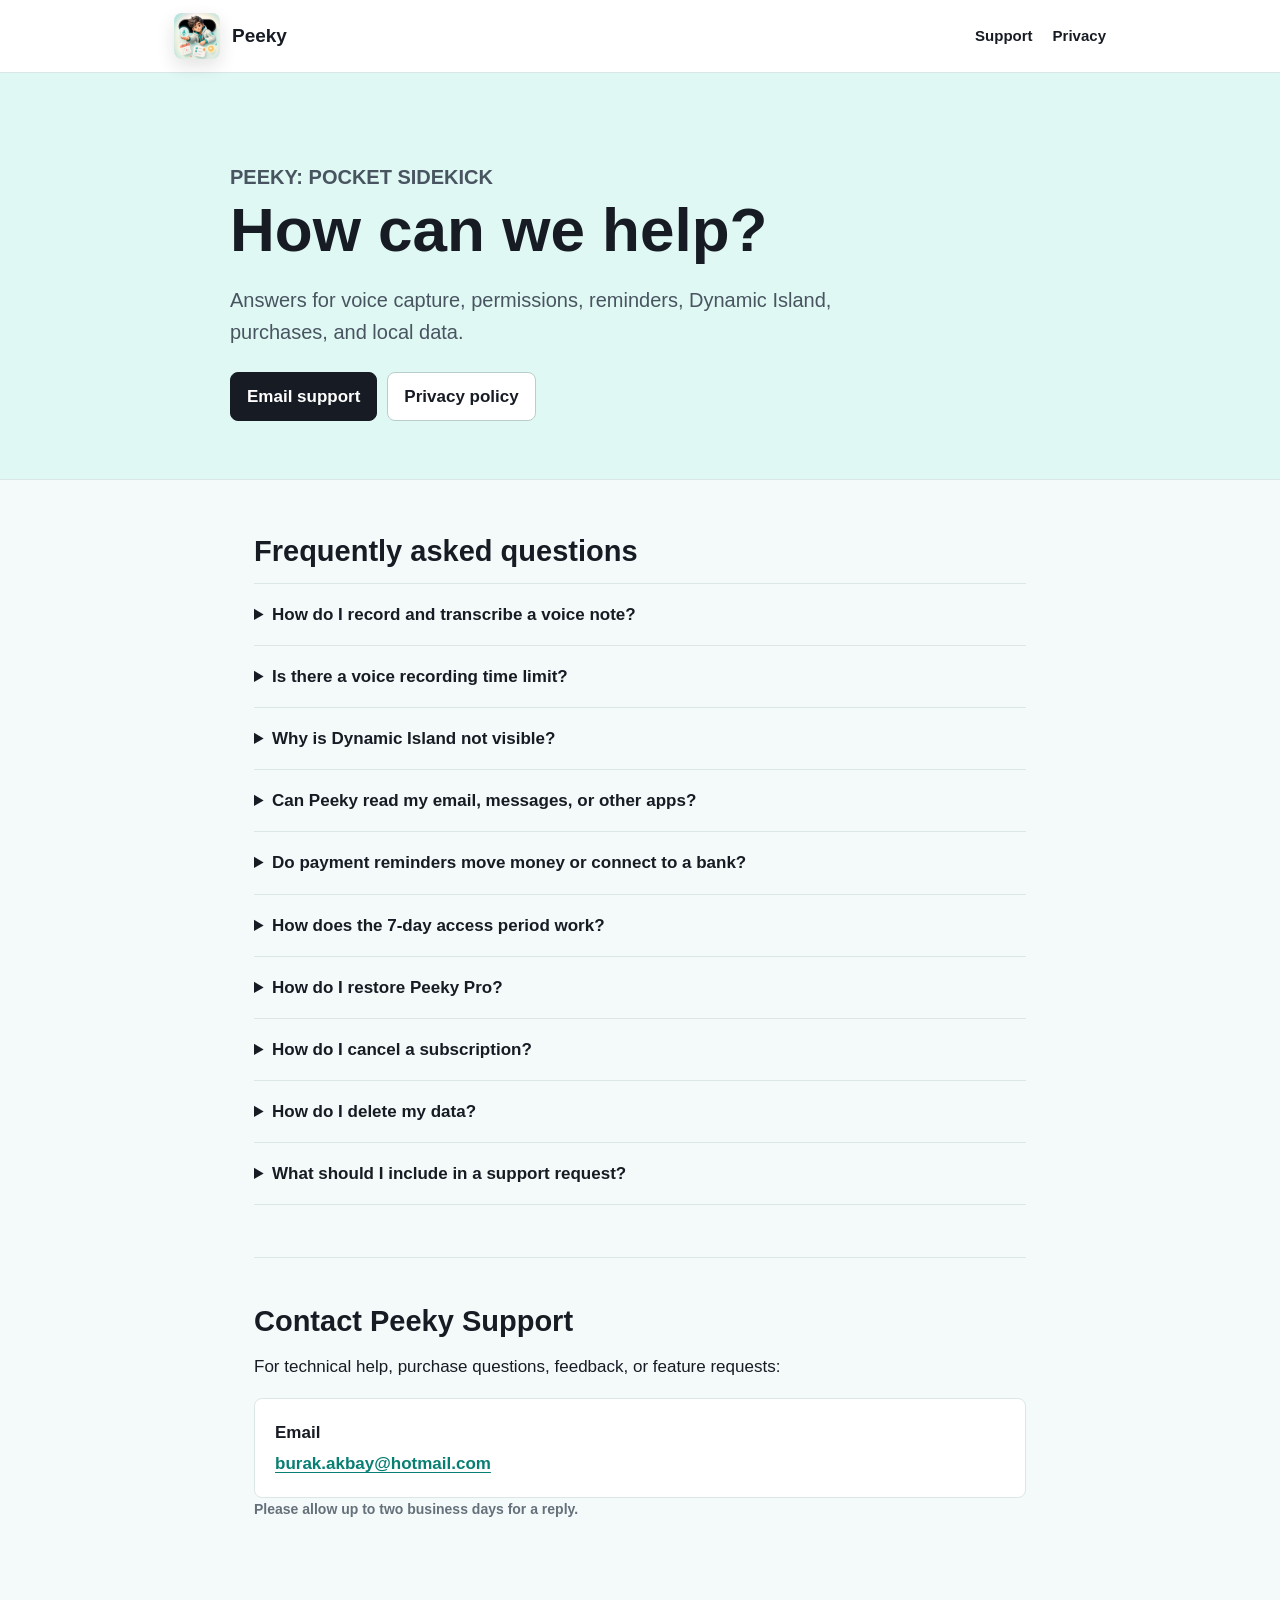
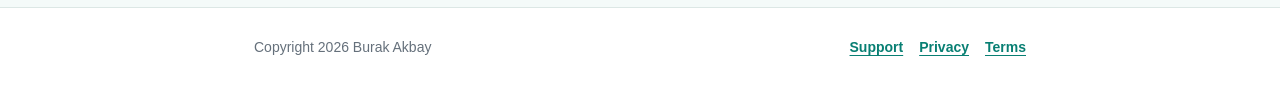
==== support/index.html @ 897b6dd0 "Publish Peeky support and privacy pages" ====
<!doctype html>
<html lang="en">
<head>
  <meta charset="utf-8">
  <meta name="viewport" content="width=device-width, initial-scale=1">
  <meta name="description" content="Support and troubleshooting for Peeky: Pocket Sidekick.">
  <title>Support - Peeky</title>
  <link rel="icon" href="../assets/peeky-icon.png">
  <link rel="stylesheet" href="../assets/site.css">
</head>
<body>
  <header class="site-header">
    <nav class="nav" aria-label="Primary navigation">
      <a class="brand" href="../">
        <img src="../assets/peeky-icon.png" alt="Peeky app icon">
        <span>Peeky</span>
      </a>
      <div class="nav-links">
        <a href="./" aria-current="page">Support</a>
        <a href="../privacy/">Privacy</a>
      </div>
    </nav>
  </header>

  <main>
    <section class="hero">
      <div class="hero-inner">
        <p class="eyebrow">Peeky: Pocket Sidekick</p>
        <h1>How can we help?</h1>
        <p>Answers for voice capture, permissions, reminders, Dynamic Island, purchases, and local data.</p>
        <div class="actions">
          <a class="button" href="mailto:burak.akbay@hotmail.com?subject=Peeky%20Support">Email support</a>
          <a class="button secondary" href="../privacy/">Privacy policy</a>
        </div>
      </div>
    </section>

    <div class="content">
      <section>
        <h2>Frequently asked questions</h2>

        <details>
          <summary>How do I record and transcribe a voice note?</summary>
          <p>Open the Voice tab, or use the Note action from an active Dynamic Island Live Activity. Allow microphone and Speech Recognition access, start recording, speak, then stop and review the transcript before saving it.</p>
        </details>

        <details>
          <summary>Is there a voice recording time limit?</summary>
          <p>Peeky does not add a fixed recording timer. Apple's Speech framework may end long recognition sessions based on device, language, network, or system conditions, so short focused notes provide the most reliable results.</p>
        </details>

        <details>
          <summary>Why is Dynamic Island not visible?</summary>
          <p>Dynamic Island requires a supported iPhone and Live Activities enabled in iOS Settings. Start Peeky's duty from the app. Stopping duty ends all active Peeky Live Activities immediately.</p>
        </details>

        <details>
          <summary>Can Peeky read my email, messages, or other apps?</summary>
          <p>No. Peeky does not read private content from Mail, Messages, notifications, or other apps. Its outside-app presence is limited to Apple's Live Activity and Dynamic Island capabilities.</p>
        </details>

        <details>
          <summary>Do payment reminders move money or connect to a bank?</summary>
          <p>No. Payment Radar stores reminder details you enter and can notify you about due dates. It does not connect to a bank, inspect accounts, charge cards, or make payments.</p>
        </details>

        <details>
          <summary>How does the 7-day access period work?</summary>
          <p>Your first App Store acquisition starts one 7-day period with all Peeky features available. It is not a subscription and does not charge you automatically. After it ends, a monthly, yearly, or Lifetime purchase is required and there is no permanent Free mode. If you do not want to continue, no cancellation action is needed. Apple’s signed acquisition date is used, so deleting and reinstalling Peeky does not restart the period.</p>
        </details>

        <details>
          <summary>How do I restore Peeky Pro?</summary>
          <p>Open Settings, enter Peeky Pro, and select Restore Purchases. Use the same Apple Account that made the original purchase. Subscriptions can be managed from your App Store account settings.</p>
        </details>

        <details>
          <summary>How do I cancel a subscription?</summary>
          <p>Open iOS Settings, select your Apple Account, choose Subscriptions, then select Peeky. Cancellation and billing are managed by Apple.</p>
        </details>

        <details>
          <summary>How do I delete my data?</summary>
          <p>Delete notes, reminders, plans, future messages, and payment reminders inside Peeky. Optional local diagnostics can be deleted in Settings. Removing the app deletes its remaining local app data; Apple Calendar events and Reminders must be managed in their Apple apps.</p>
        </details>

        <details>
          <summary>What should I include in a support request?</summary>
          <p>Include your Peeky version, iPhone model, iOS version, the screen where the issue occurred, and steps to reproduce it. Avoid sending private note, transcript, payment, or calendar content.</p>
        </details>
      </section>

      <section>
        <h2>Contact Peeky Support</h2>
        <p>For technical help, purchase questions, feedback, or feature requests:</p>
        <div class="panel">
          <strong>Email</strong>
          <a href="mailto:burak.akbay@hotmail.com?subject=Peeky%20Support">burak.akbay@hotmail.com</a>
        </div>
        <p class="updated">Please allow up to two business days for a reply.</p>
      </section>
    </div>
  </main>

  <footer class="site-footer">
    <div class="footer-inner">
      <span>Copyright 2026 Burak Akbay</span>
      <div class="footer-links">
        <a href="./">Support</a>
        <a href="../privacy/">Privacy</a>
        <a href="https://www.apple.com/legal/internet-services/itunes/dev/stdeula/">Terms</a>
      </div>
    </div>
  </footer>
</body>
</html>
---- assets/site.css ----
:root {
  color-scheme: light;
  --ink: #171b24;
  --muted: #65707b;
  --line: #dce7e5;
  --mint: #31c7b5;
  --mint-soft: #dff8f4;
  --coral: #ff8767;
  --amber: #ffb44f;
  --blue: #687ef1;
  --surface: #ffffff;
  --background: #f4faf9;
}

* {
  box-sizing: border-box;
}

html {
  scroll-behavior: smooth;
}

body {
  margin: 0;
  color: var(--ink);
  background: var(--background);
  font-family: -apple-system, BlinkMacSystemFont, "SF Pro Text", "Segoe UI", sans-serif;
  font-size: 17px;
  line-height: 1.6;
}

a {
  color: #087f73;
  font-weight: 650;
  text-underline-offset: 3px;
}

a:hover {
  color: #055f57;
}

.site-header {
  width: 100%;
  border-bottom: 1px solid var(--line);
  background: rgba(255, 255, 255, 0.96);
}

.nav {
  max-width: 980px;
  min-height: 72px;
  margin: 0 auto;
  padding: 12px 24px;
  display: flex;
  align-items: center;
  justify-content: space-between;
  gap: 24px;
}

.brand {
  display: inline-flex;
  align-items: center;
  gap: 12px;
  color: var(--ink);
  text-decoration: none;
  font-size: 19px;
  font-weight: 800;
}

.brand img {
  width: 46px;
  height: 46px;
  border-radius: 8px;
  box-shadow: 0 7px 18px rgba(23, 27, 36, 0.12);
}

.nav-links {
  display: flex;
  align-items: center;
  gap: 20px;
}

.nav-links a {
  color: var(--ink);
  font-size: 15px;
  text-decoration: none;
}

.hero {
  width: 100%;
  padding: 70px 24px 58px;
  background: var(--mint-soft);
  border-bottom: 1px solid var(--line);
}

.hero-inner,
.content,
.footer-inner {
  max-width: 820px;
  margin: 0 auto;
}

.eyebrow {
  margin: 0 0 8px;
  color: #087f73;
  font-size: 14px;
  font-weight: 800;
  letter-spacing: 0;
  text-transform: uppercase;
}

h1,
h2,
h3 {
  line-height: 1.18;
  letter-spacing: 0;
}

h1 {
  max-width: 720px;
  margin: 0;
  font-size: clamp(38px, 7vw, 62px);
  font-weight: 850;
}

.hero p {
  max-width: 670px;
  margin: 18px 0 0;
  color: #48545f;
  font-size: 20px;
}

.content {
  padding: 54px 24px 72px;
}

.content section + section {
  margin-top: 52px;
  padding-top: 46px;
  border-top: 1px solid var(--line);
}

h2 {
  margin: 0 0 14px;
  font-size: 29px;
  font-weight: 800;
}

h3 {
  margin: 26px 0 8px;
  font-size: 19px;
  font-weight: 800;
}

p,
ul {
  margin-top: 0;
}

ul {
  padding-left: 24px;
}

li + li {
  margin-top: 7px;
}

.actions {
  display: flex;
  flex-wrap: wrap;
  gap: 10px;
  margin-top: 24px;
}

.button {
  min-height: 46px;
  padding: 10px 16px;
  display: inline-flex;
  align-items: center;
  justify-content: center;
  border: 1px solid var(--ink);
  border-radius: 8px;
  background: var(--ink);
  color: #fff;
  text-decoration: none;
}

.button.secondary {
  border-color: #b9ceca;
  background: var(--surface);
  color: var(--ink);
}

.panel {
  margin-top: 18px;
  padding: 20px;
  border: 1px solid var(--line);
  border-radius: 8px;
  background: var(--surface);
}

.panel strong {
  display: block;
  margin-bottom: 4px;
}

.fact-grid {
  display: grid;
  grid-template-columns: repeat(2, minmax(0, 1fr));
  gap: 12px;
  margin-top: 22px;
}

.fact {
  min-height: 112px;
  padding: 18px;
  border: 1px solid var(--line);
  border-radius: 8px;
  background: var(--surface);
}

.fact .label {
  color: var(--muted);
  font-size: 13px;
  font-weight: 750;
  text-transform: uppercase;
}

.fact p {
  margin: 7px 0 0;
  font-weight: 700;
}

details {
  padding: 17px 0;
  border-bottom: 1px solid var(--line);
}

details:first-of-type {
  border-top: 1px solid var(--line);
}

summary {
  cursor: pointer;
  font-weight: 800;
}

details p {
  margin: 12px 0 0;
  color: #4f5a65;
}

.updated {
  color: var(--muted);
  font-size: 14px;
  font-weight: 650;
}

.site-footer {
  border-top: 1px solid var(--line);
  background: var(--surface);
}

.footer-inner {
  padding: 28px 24px 38px;
  display: flex;
  justify-content: space-between;
  gap: 20px;
  color: var(--muted);
  font-size: 14px;
}

.footer-links {
  display: flex;
  flex-wrap: wrap;
  gap: 16px;
}

@media (max-width: 650px) {
  .nav {
    align-items: flex-start;
    flex-direction: column;
    gap: 8px;
  }

  .nav-links {
    width: 100%;
    justify-content: space-between;
  }

  .hero {
    padding-top: 52px;
  }

  .hero p {
    font-size: 18px;
  }

  .fact-grid {
    grid-template-columns: 1fr;
  }

  .footer-inner {
    flex-direction: column;
  }
}
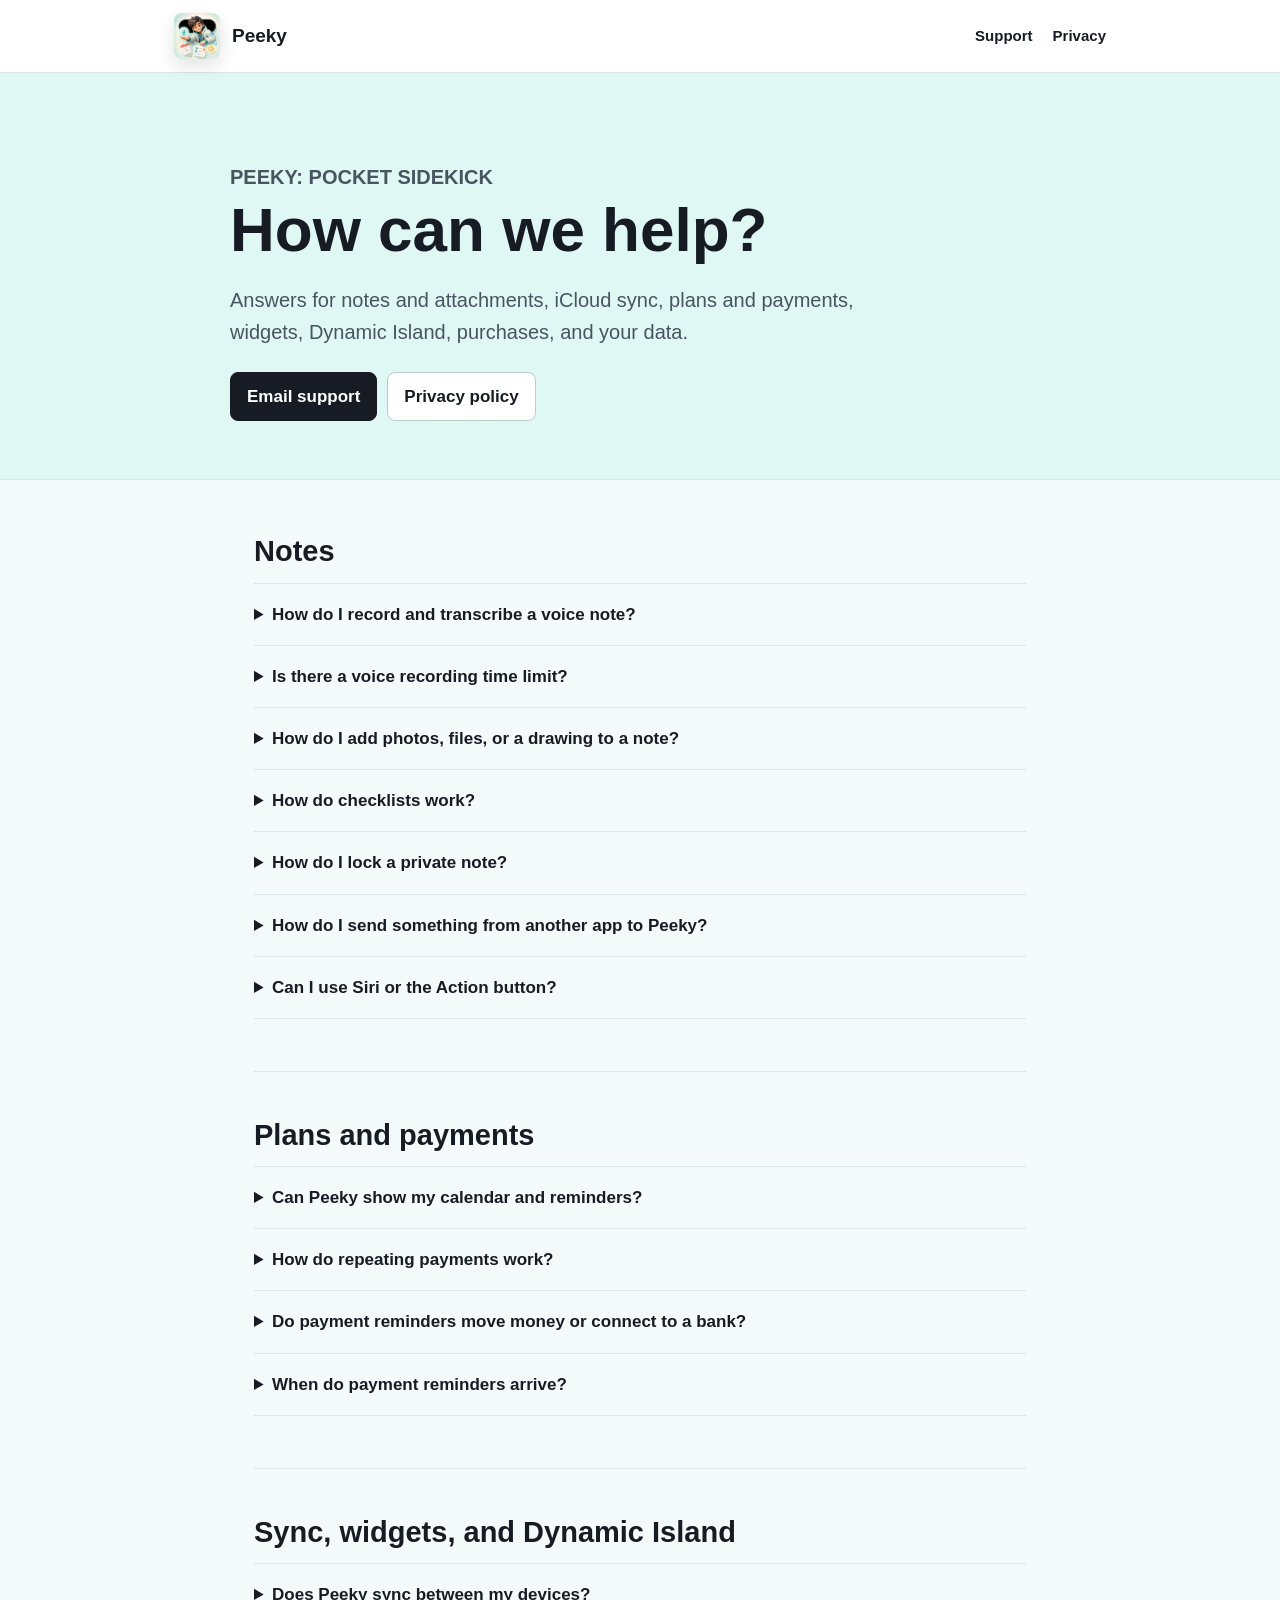
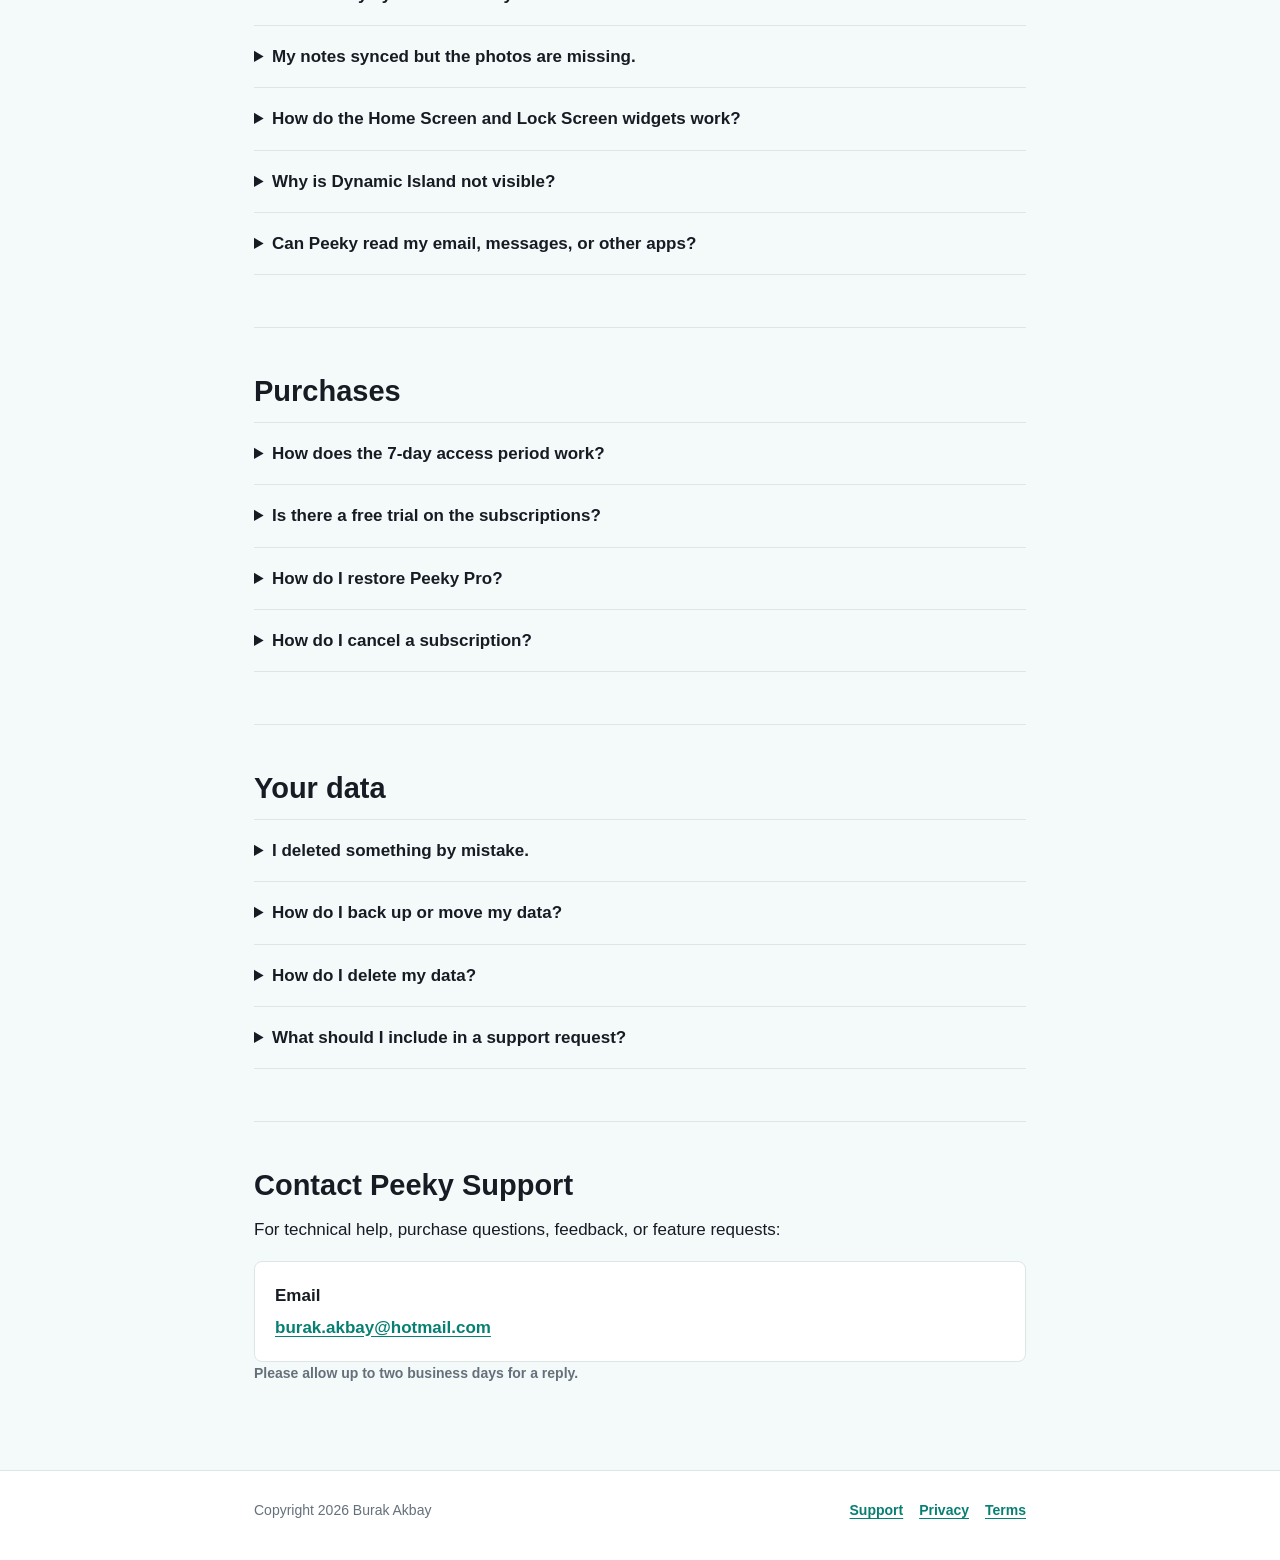
==== commit ac9a5804: "Update privacy and support pages for the 1.1 feature set Privacy: disclose iCloud private-database s" ====
--- a/support/index.html
+++ b/support/index.html
@@ -3,7 +3,7 @@
 <head>
   <meta charset="utf-8">
   <meta name="viewport" content="width=device-width, initial-scale=1">
-  <meta name="description" content="Support and troubleshooting for Peeky: Pocket Sidekick.">
+  <meta name="description" content="Support and frequently asked questions for Peeky: Pocket Sidekick.">
   <title>Support - Peeky</title>
   <link rel="icon" href="../assets/peeky-icon.png">
   <link rel="stylesheet" href="../assets/site.css">
@@ -27,7 +27,7 @@
       <div class="hero-inner">
         <p class="eyebrow">Peeky: Pocket Sidekick</p>
         <h1>How can we help?</h1>
-        <p>Answers for voice capture, permissions, reminders, Dynamic Island, purchases, and local data.</p>
+        <p>Answers for notes and attachments, iCloud sync, plans and payments, widgets, Dynamic Island, purchases, and your data.</p>
         <div class="actions">
           <a class="button" href="mailto:burak.akbay@hotmail.com?subject=Peeky%20Support">Email support</a>
           <a class="button secondary" href="../privacy/">Privacy policy</a>
@@ -37,26 +37,55 @@
 
     <div class="content">
       <section>
-        <h2>Frequently asked questions</h2>
+        <h2>Notes</h2>
 
         <details>
           <summary>How do I record and transcribe a voice note?</summary>
-          <p>Open the Voice tab, or use the Note action from an active Dynamic Island Live Activity. Allow microphone and Speech Recognition access, start recording, speak, then stop and review the transcript before saving it.</p>
+          <p>Open the Capture tab, or use the Dictate action on an active Live Activity. Allow microphone and Speech Recognition access, start recording, speak, then review the transcript before saving it. Peeky uses on-device recognition when your device and language support it.</p>
         </details>
 
         <details>
           <summary>Is there a voice recording time limit?</summary>
-          <p>Peeky does not add a fixed recording timer. Apple's Speech framework may end long recognition sessions based on device, language, network, or system conditions, so short focused notes provide the most reliable results.</p>
-        </details>
-
-        <details>
-          <summary>Why is Dynamic Island not visible?</summary>
-          <p>Dynamic Island requires a supported iPhone and Live Activities enabled in iOS Settings. Start Peeky's duty from the app. Stopping duty ends all active Peeky Live Activities immediately.</p>
-        </details>
-
-        <details>
-          <summary>Can Peeky read my email, messages, or other apps?</summary>
-          <p>No. Peeky does not read private content from Mail, Messages, notifications, or other apps. Its outside-app presence is limited to Apple's Live Activity and Dynamic Island capabilities.</p>
+          <p>Peeky does not add a fixed recording timer. Apple's Speech framework may end long recognition sessions based on device, language, network, or system conditions, so short focused notes give the most reliable results.</p>
+        </details>
+
+        <details>
+          <summary>How do I add photos, files, or a drawing to a note?</summary>
+          <p>Open a note and use Add image or Add file at the bottom of the canvas. Drag anything you add to place it, and pinch a photo to resize it. Tap Draw to open the Apple pen palette and sketch over the page; tap Done when you finish. Tap a saved attachment to preview it full screen, or press and hold it to remove it.</p>
+        </details>
+
+        <details>
+          <summary>How do checklists work?</summary>
+          <p>In the note editor, tap the checklist button to start a checkbox line. Checkbox lines can be ticked straight from the note shelf without opening the note, and the shelf shows how many are done.</p>
+        </details>
+
+        <details>
+          <summary>How do I lock a private note?</summary>
+          <p>Open the note, tap the ••• button in the editor toolbar, and choose Seal note. Sealed notes hide their content on the shelf and open only after Face ID, Touch ID, or your passcode. They are also excluded from iOS search. Use Remove seal in the same menu to unlock it permanently.</p>
+        </details>
+
+        <details>
+          <summary>How do I send something from another app to Peeky?</summary>
+          <p>Use the iOS share sheet in Safari, Photos, Messages, or any other app and choose Peeky. Text, links, and images are hung on your note shelf, and images land on the note's canvas. Open Peeky once afterwards to see them arrive.</p>
+        </details>
+
+        <details>
+          <summary>Can I use Siri or the Action button?</summary>
+          <p>Yes. Say “Add a note with Peeky” to capture a note without opening the app, or assign the same shortcut to the Action button or Control Center. Your notes also appear in iOS search, and tapping a result opens that note in Peeky.</p>
+        </details>
+      </section>
+
+      <section>
+        <h2>Plans and payments</h2>
+
+        <details>
+          <summary>Can Peeky show my calendar and reminders?</summary>
+          <p>Yes. Grant calendar and reminders access, and the plan board shows the events and reminders due on the day you are viewing, read-only, under “From your system”. Peeky can also create events and reminders for you from a captured note.</p>
+        </details>
+
+        <details>
+          <summary>How do repeating payments work?</summary>
+          <p>Give a payment a cycle — weekly through yearly — and when you mark it paid, Peeky records the payment in its ledger and moves the due date to the next cycle. If you marked it by mistake, use Undo in the confirmation strip or “Undo payment” in the payment's ••• menu on the same day.</p>
         </details>
 
         <details>
@@ -65,8 +94,51 @@
         </details>
 
         <details>
+          <summary>When do payment reminders arrive?</summary>
+          <p>Each payment can remind you a week, three days, and one day before, and on the due day itself, at 9:00 AM. Choose the ones you want in the payment editor. Plans with a time also ring at their own hour, with Complete and Move to tomorrow buttons on the notification.</p>
+        </details>
+      </section>
+
+      <section>
+        <h2>Sync, widgets, and Dynamic Island</h2>
+
+        <details>
+          <summary>Does Peeky sync between my devices?</summary>
+          <p>Yes, through your own iCloud account. Sign in to iCloud on both devices, keep iCloud Drive on for Peeky in iOS Settings, and your notes, attachments, drawings, plans, and payments follow you. The developer has no access to any of it. Settings › Data shows whether sync is ready.</p>
+        </details>
+
+        <details>
+          <summary>My notes synced but the photos are missing.</summary>
+          <p>Attachments travel separately and can take a little longer, especially on cellular or low power mode. Open Peeky on the device that has the photos, leave it in the foreground for a minute, then open the other device. If they still do not appear, check that both devices are signed in to the same Apple Account with iCloud Drive enabled.</p>
+        </details>
+
+        <details>
+          <summary>How do the Home Screen and Lock Screen widgets work?</summary>
+          <p>Add a Peeky widget from the Home Screen or Lock Screen gallery. It shows your next plan and your next payment, and the check buttons complete a task or mark a payment paid without opening the app. Peeky applies those taps the next time you open it.</p>
+        </details>
+
+        <details>
+          <summary>Why is Dynamic Island not visible?</summary>
+          <p>Dynamic Island requires a supported iPhone and Live Activities enabled in iOS Settings. Start a focus guard from the Home screen, or turn on “Day progress on the Island” in Settings › Island companion. Tapping the Island opens Peeky; recording starts only from the Dictate button.</p>
+        </details>
+
+        <details>
+          <summary>Can Peeky read my email, messages, or other apps?</summary>
+          <p>No. Peeky does not read private content from Mail, Messages, notifications, or other apps. It only receives what you explicitly share with it or ask it to read, such as the calendar events for the day you are viewing.</p>
+        </details>
+      </section>
+
+      <section>
+        <h2>Purchases</h2>
+
+        <details>
           <summary>How does the 7-day access period work?</summary>
-          <p>Your first App Store acquisition starts one 7-day period with all Peeky features available. It is not a subscription and does not charge you automatically. After it ends, a monthly, yearly, or Lifetime purchase is required and there is no permanent Free mode. If you do not want to continue, no cancellation action is needed. Apple’s signed acquisition date is used, so deleting and reinstalling Peeky does not restart the period.</p>
+          <p>Your first App Store acquisition starts one 7-day period with all Peeky features available. It is not a subscription and does not charge you automatically. After it ends, a monthly, yearly, or Lifetime purchase is required and there is no permanent Free mode. If you do not want to continue, no cancellation action is needed. Apple's signed acquisition date is used, so deleting and reinstalling Peeky does not restart the period.</p>
+        </details>
+
+        <details>
+          <summary>Is there a free trial on the subscriptions?</summary>
+          <p>Yes. The monthly and yearly plans each start with a 3-day free trial for new subscribers, on top of the 7-day access period you get after downloading. You are only charged when the trial ends, and you can cancel before then in your App Store subscription settings. Lifetime is a one-time purchase, so it has no trial. If you have used the trial before, the App Store will not offer it again and Peeky will not advertise it.</p>
         </details>
 
         <details>
@@ -78,10 +150,24 @@
           <summary>How do I cancel a subscription?</summary>
           <p>Open iOS Settings, select your Apple Account, choose Subscriptions, then select Peeky. Cancellation and billing are managed by Apple.</p>
         </details>
+      </section>
+
+      <section>
+        <h2>Your data</h2>
+
+        <details>
+          <summary>I deleted something by mistake.</summary>
+          <p>Tap Undo in the strip that appears right after you delete. If it is gone, open the paper basket — from the note shelf or the plan board — where deleted notes, plans, and payments wait for 30 days. Restore returns an item exactly as it was.</p>
+        </details>
+
+        <details>
+          <summary>How do I back up or move my data?</summary>
+          <p>Settings › Data has Export and Import. The export is a JSON file containing your notes, plans, and payments; photos and files attached to notes are not included in that file, so keep iCloud sync on if you want attachments to travel too.</p>
+        </details>
 
         <details>
           <summary>How do I delete my data?</summary>
-          <p>Delete notes, reminders, plans, future messages, and payment reminders inside Peeky. Optional local diagnostics can be deleted in Settings. Removing the app deletes its remaining local app data; Apple Calendar events and Reminders must be managed in their Apple apps.</p>
+          <p>Delete notes, plans, and payments inside Peeky and then empty the paper basket to remove them for good. Optional local diagnostics can be deleted in Settings. Removing the app deletes its local data on that device; if iCloud sync is on, the synced copy stays in your iCloud account until it is deleted from a device that is still signed in. Apple Calendar events and Reminders must be managed in their Apple apps.</p>
         </details>
 
         <details>
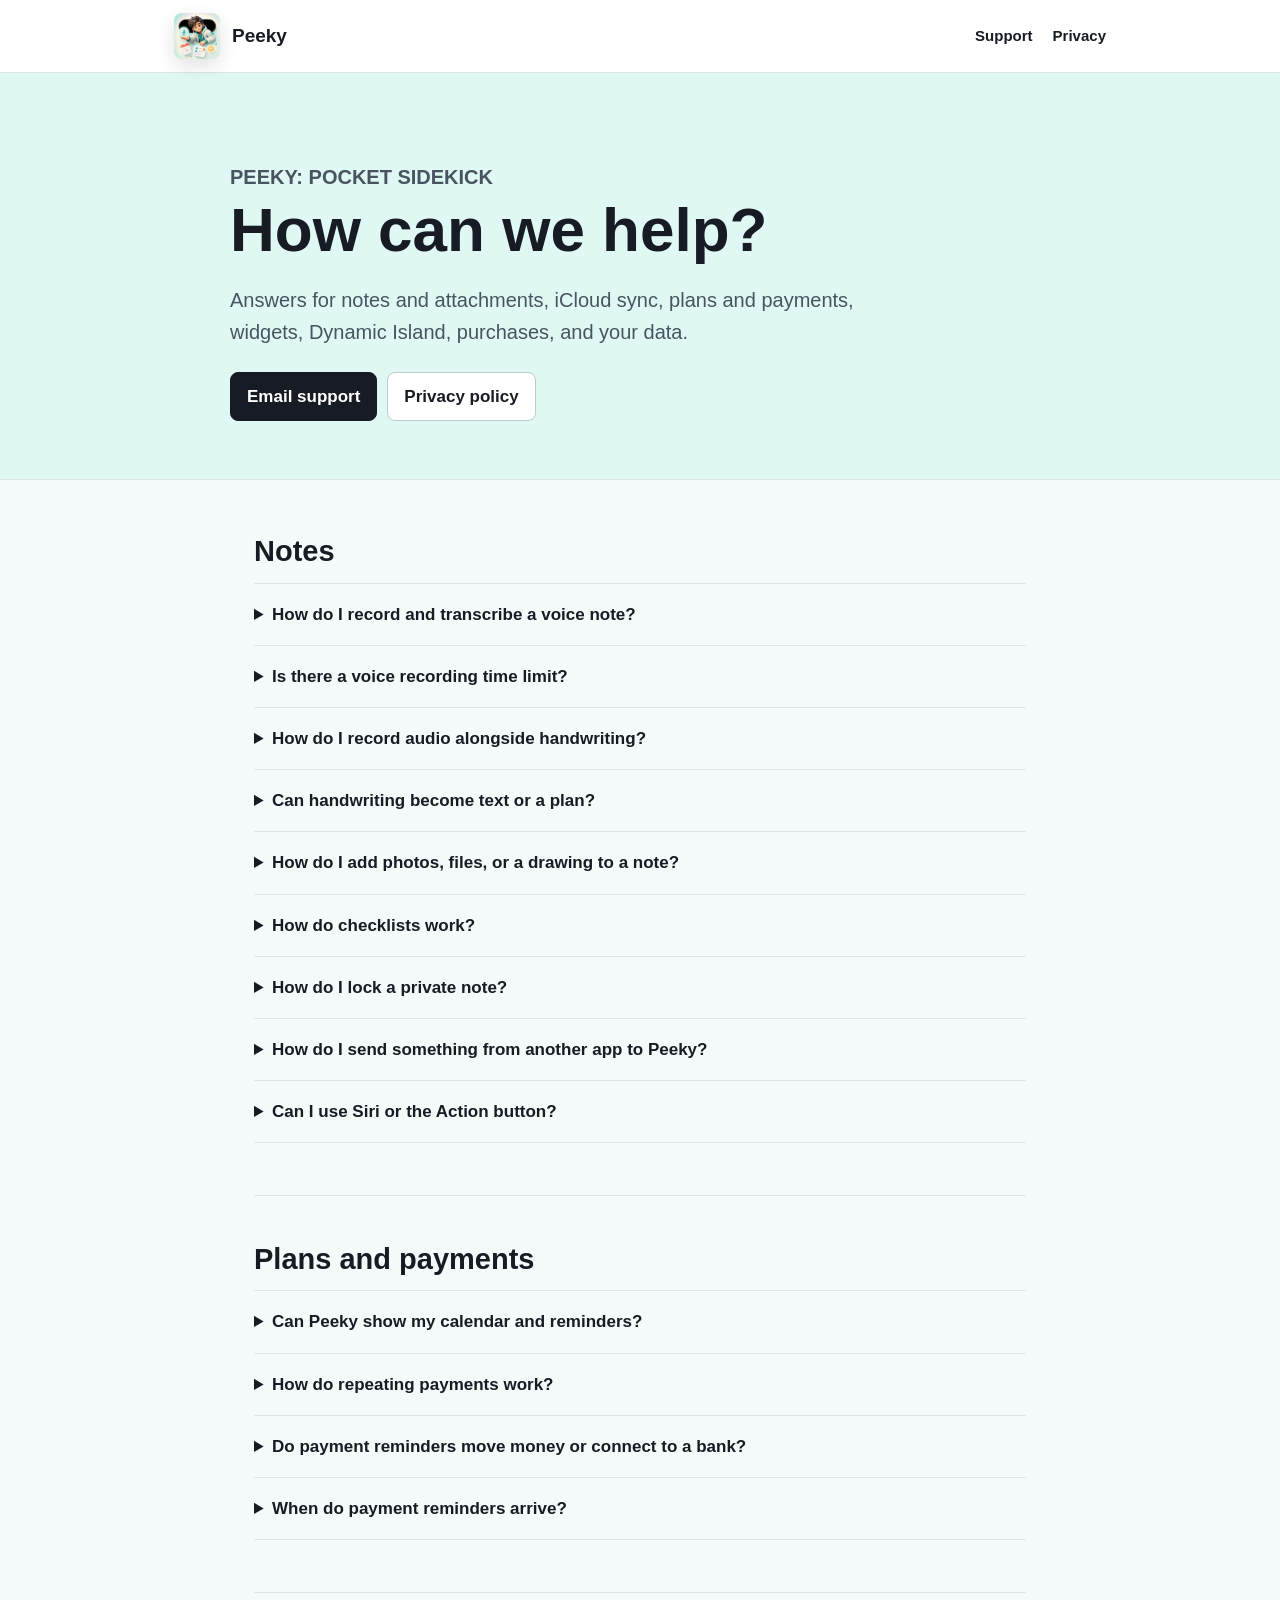
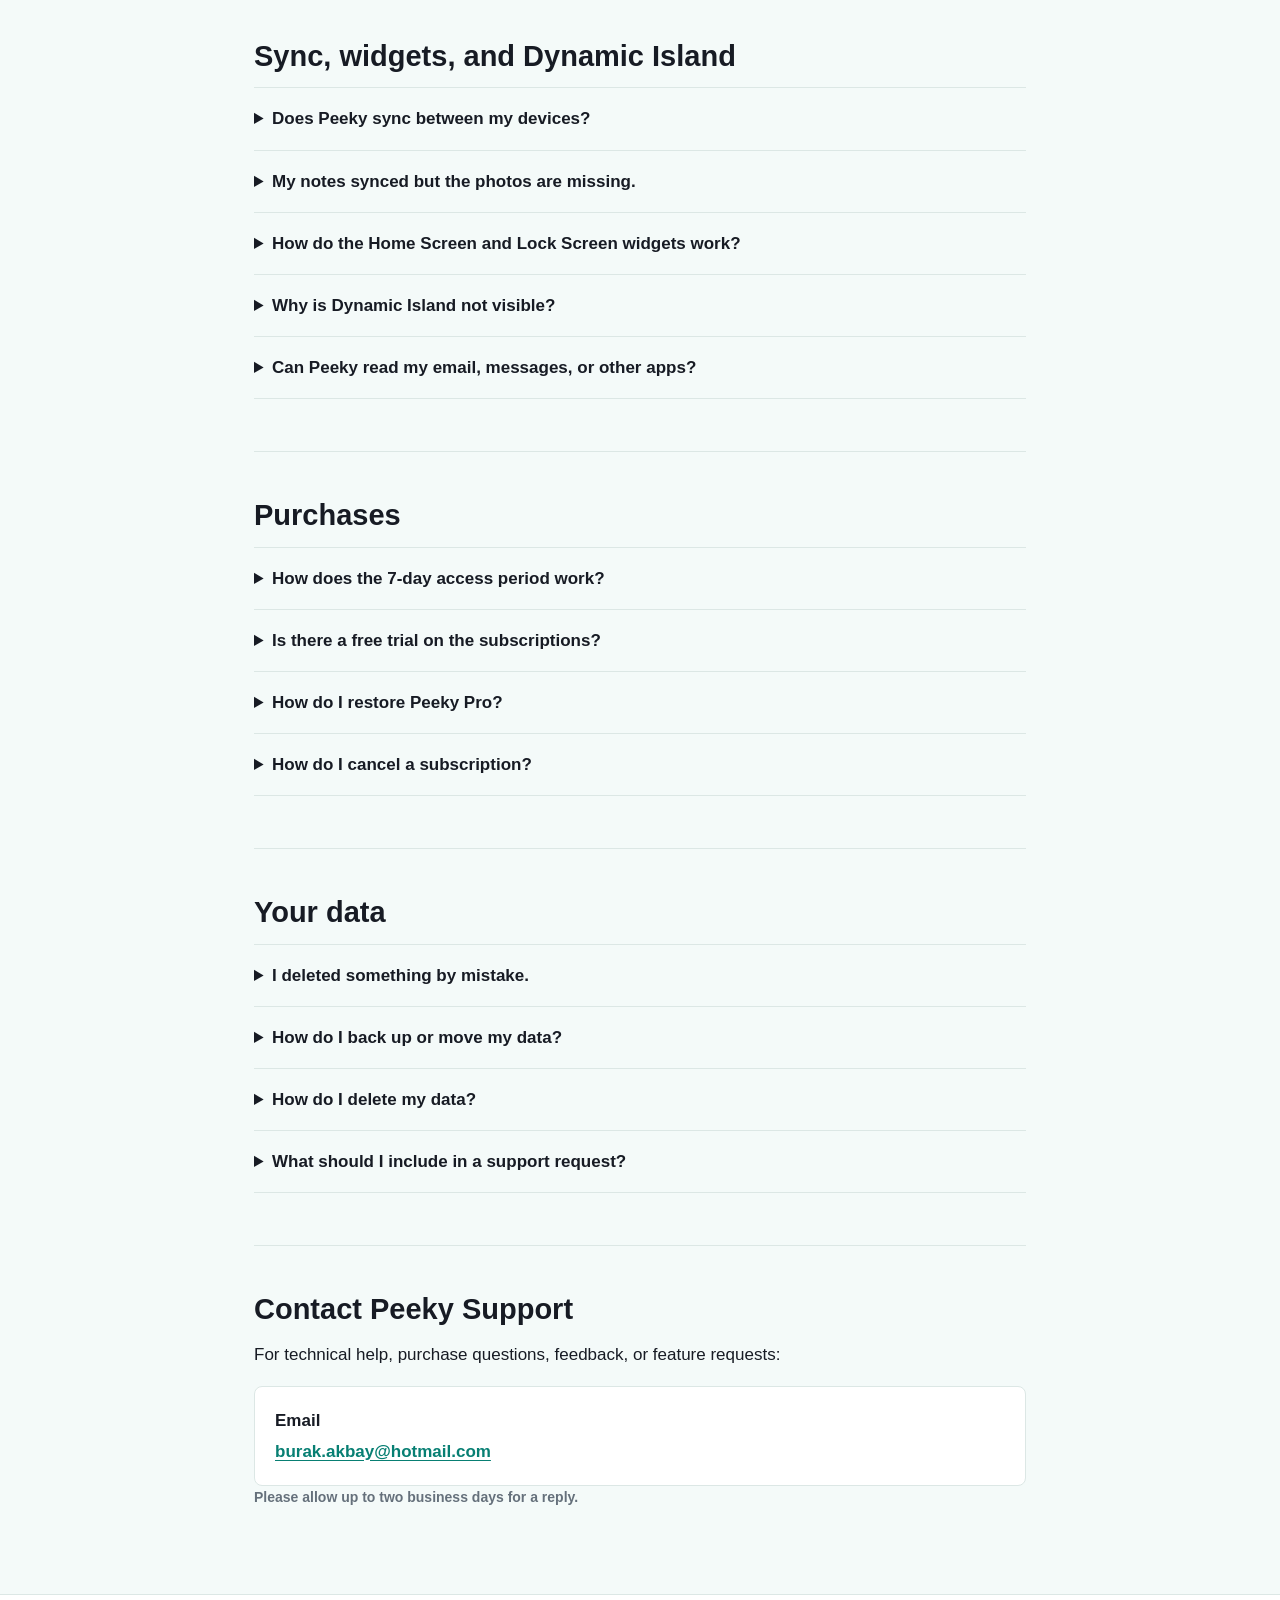
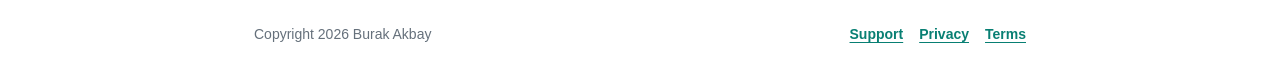
==== commit bbcd36b5: "Document Peeky 1.2 notebook audio and on-device recognition" ====
--- a/support/index.html
+++ b/support/index.html
@@ -41,12 +41,22 @@
 
         <details>
           <summary>How do I record and transcribe a voice note?</summary>
-          <p>Open the Capture tab, or use the Dictate action on an active Live Activity. Allow microphone and Speech Recognition access, start recording, speak, then review the transcript before saving it. Peeky uses on-device recognition when your device and language support it.</p>
+          <p>Open the Capture tab, or use the Dictate action on an active Live Activity. Allow microphone and Speech Recognition access, tap to start, speak, then stop and review the transcript before saving it. In Peeky 1.2, transcription requires a supported on-device Speech model. If recognition is unavailable, you can still type a note manually.</p>
         </details>
 
         <details>
           <summary>Is there a voice recording time limit?</summary>
-          <p>Peeky does not add a fixed recording timer. Apple's Speech framework may end long recognition sessions based on device, language, network, or system conditions, so short focused notes give the most reliable results.</p>
+          <p>Capture does not add a fixed recording timer, but Apple's Speech framework may end a recognition session because of device, language or system conditions. Review and save the text when the session ends. In Peeky 1.2, notebook audio recording is independent of Speech and continues until you stop it or the system interrupts it; available storage and system conditions still apply. Notebook transcription is attempted after recording stops, and a transcription failure does not delete the audio.</p>
+        </details>
+
+        <details>
+          <summary>How do I record audio alongside handwriting?</summary>
+          <p>In Peeky 1.2, open a note and start notebook recording. Write or draw while recording, then tap Stop to attach the audio. You can play the saved recording or return to an audio moment linked to a stroke. Audio, ink timing and available transcripts stay with the note and can sync through your private iCloud account. Stop and save a recording before leaving the note.</p>
+        </details>
+
+        <details>
+          <summary>Can handwriting become text or a plan?</summary>
+          <p>Peeky 1.2 can recognize handwriting on the device when the selected language is supported. Review the recognized text before inserting it into your note or confirming a reminder, calendar event or payment. The original ink stays on the page. Search can find recognized handwriting and saved transcripts as well as typed text.</p>
         </details>
 
         <details>
